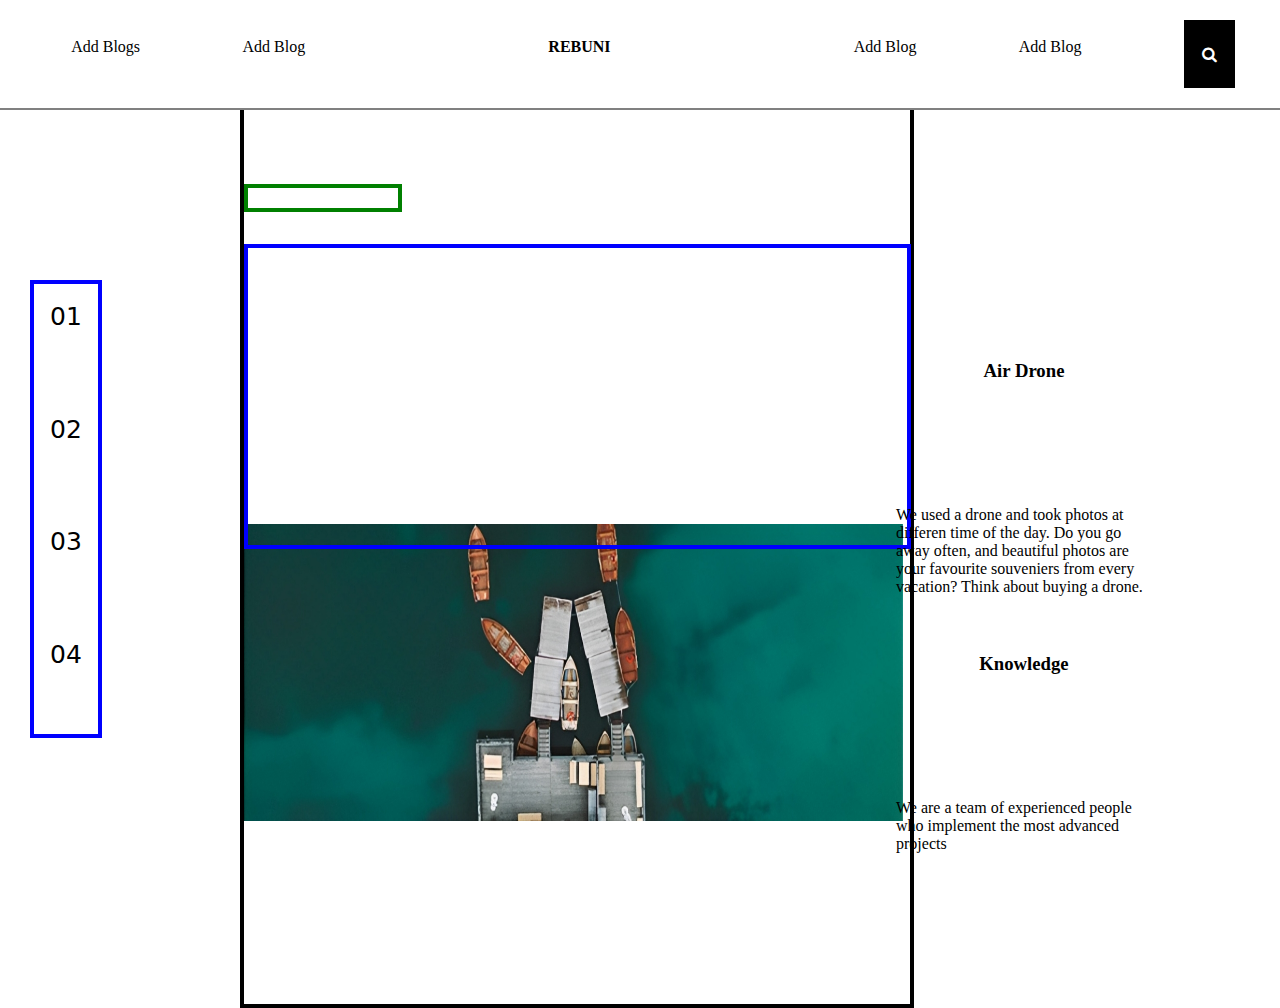
==== index.html @ f43a72e5 "Fix: Fucked up code" ====
<!DOCTYPE html>
<html>
    <head>
        <meta name="viewport" content="width-device-width, initial-scale=1.0">
        <link rel="stylesheet" href="styles.css">
        <link rel="stylesheet" href="https://cdnjs.cloudflare.com/ajax/libs/font-awesome/4.7.0/css/font-awesome.min.css">
        <title>Bolger</title>
    </head>
    <body>
        <div class="main-nav">
        
            <div class="nav-item"><a  href="create_blog.html">Add Blogs</a></div>
            <div class="nav-item"><a href="index.html">Add Blog</a></div>
            
            <div class="nav-center"> REBUNI </div>
            <div class="nav-item"><a  href="create_blog.html">Add Blog</a></div>
            <div class="nav-item"><a href="index.html">Add Blog</a></div>
            <div class="search-btn"><i class="fa fa-search"></i></div>
          
            
        </div>

        <div class="main">
            <div class="blog">
                <img src="img/img_1.png" alt="image of the first blog" id="blog-image">
                <h6><span id="date"></span></h6>
                <h1><span id="blog-heading"></span></h1>
            </div>
    
            <div class="blog-content">
                <span class="blog-info"><h3>Air Drone</h3></span>
                <span class="blog-info">We used a drone and took photos at differen time of the day. Do you go away often, and beautiful photos are your favourite souveniers from every vacation? Think about buying a drone.</span>
                <span class="blog-info"><h3>Knowledge</h3></span>
                <span class="blog-info">We are a team of experienced people who implement the most advanced projects</span>
            </div>
    
    <!-- https://dribbble.com/shots/15993980-Blog-Photo-Website-concept -->
            <ul class="blog-list" >
                <li><button id="1" onclick="reload()">01</button></li>
                <li><button id="2" onclick="reload()">02</button></li>
                <li><button id="3" onclick="reload()">03</button></li>
                <li><button id="4" onclick="reload()">04</button></li>
            </ul>
        </div>
        
    </body>
</html>
---- styles.css ----
@font-face {
    font-family: 'Carmen';
    src: url('../Freshie_recruitment/carmen-sans-cufonfonts/CarmenSans-Medium.ttf') format('truetype');
}

*{
    margin: 0%;
    padding: 0%;
}

.main-nav{
    background-color: white;
    padding: 20px;
    position: fixed;
    top: 0;
    width: 100%;
    display: flex;
    overflow-x: hidden;flex-direction: row;   
    z-index: 2;
    height: 7.5vh;
    border-bottom: 2px solid grey; 
    font-family: 'Carmen';
}

.nav-item{
    padding: 2vh 4vw; 
    
}

.nav-center{
    font-weight: 900;
    padding: 2vh 15vw;

}

.search-btn{
    background-color: black;
    width: 4vw;
    margin: 0 4vw; 
    display: flex;
    justify-content: center;
    align-items: center;
    text-align: center;
}

.fa-search{
    color: white;
}

a{
    color: black;
    text-decoration: none;
}

.blog {
    width: 52vw;
    height: 100vh;
    margin-top: 100px;
    margin-left: 15em;
    position: absolute;
    border: solid black 4px;
}

#blog-image{
    position: absolute;
    width: 51.5vw;
    height: 33vh;
    margin-top: 420px;
    /* border: solid red 4px; */
}

#date{
    position: absolute;
    width: 150px;
    height: 20px;
    margin-top: 80px;
    border: solid green 4px;
}

#blog-heading{
    position: absolute;
    width: 51.5vw;
    height: 33vh;
    margin-top: 140px;
    border: solid blue 4px;
}

.blog-list{
    position: absolute;
    width: 5vw;
    height: 50vh;
    margin-top: 280px;
    margin-left: 30px;
    border: solid blue 4px;
    display: flex;
    flex-direction: column;
    align-items: center;
    justify-content: center;
    list-style-type: none;
}

.blog-list li{
    flex: 25%;
    padding-top: 2vh;
}

.blog-list li button{
    border: none;
    background-color: white;
    font-size: 25px;
    font-family: system-ui, -apple-system, BlinkMacSystemFont, 'Segoe UI', Roboto, Oxygen, Ubuntu, Cantarell, 'Open Sans', 'Helvetica Neue', sans-serif;
}

.blog-content{
    position: absolute;
    width: 20vw;
    height: 65vh;
    margin-top: 360px;
    margin-left: 70vw ;
    /* border: solid blue 4px; */
    display: flex;
    flex-direction: column;
    justify-content: center;
    align-items: center;
}

.blog-info{
    flex: 25%;
}
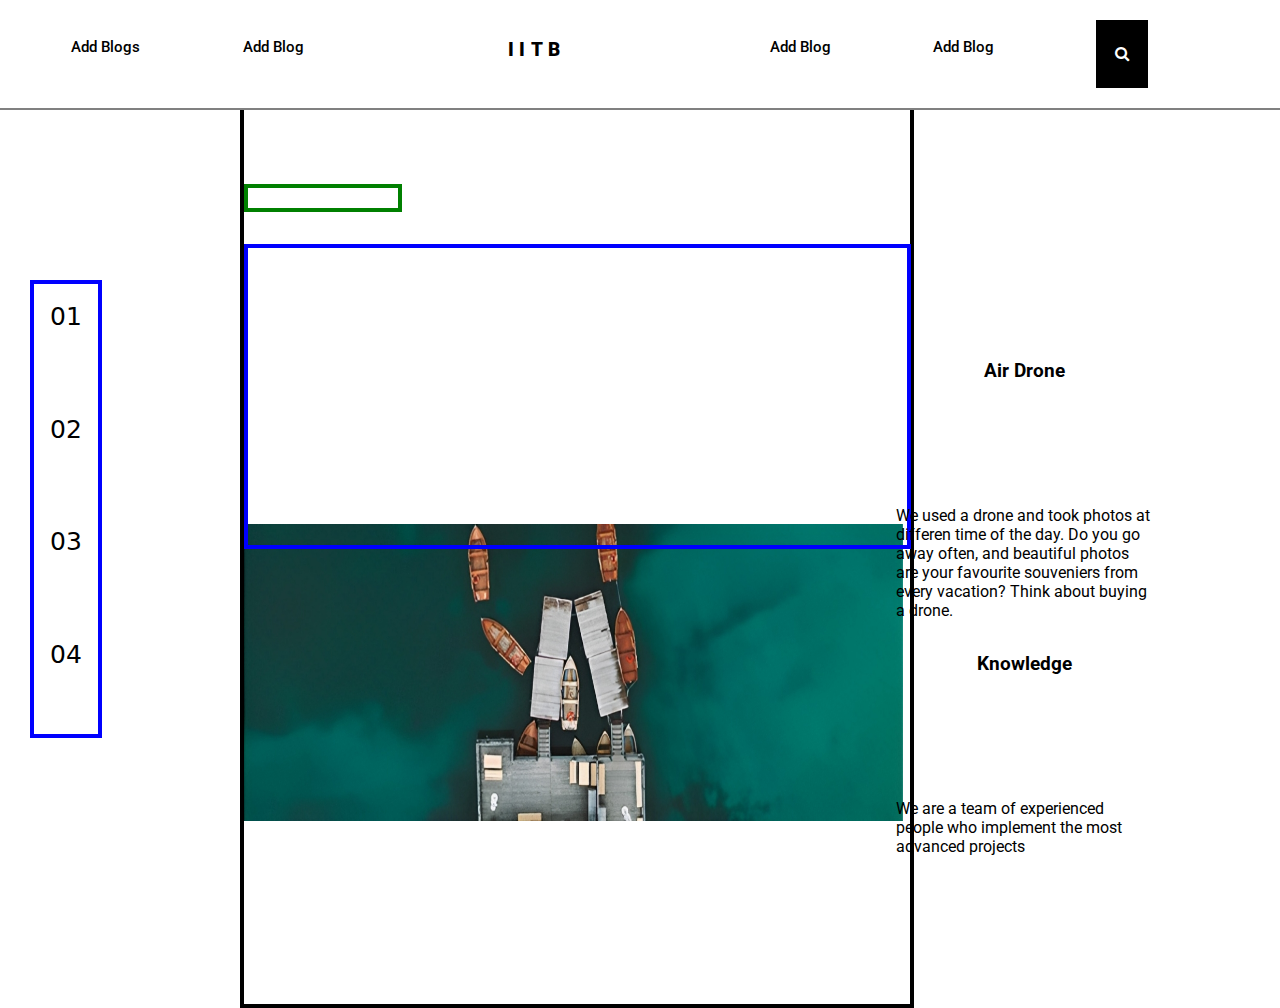
==== commit e4e7a7fc: "Merge branch 'main' of https://github.com/SanskarGosavi2003/Freshie_recruitment" ====
--- a/index.html
+++ b/index.html
@@ -3,19 +3,28 @@
     <head>
         <meta name="viewport" content="width-device-width, initial-scale=1.0">
         <link rel="stylesheet" href="styles.css">
+        <!-- Font Awesome -->
         <link rel="stylesheet" href="https://cdnjs.cloudflare.com/ajax/libs/font-awesome/4.7.0/css/font-awesome.min.css">
+        
+        <!-- Google Fonts -->
+        <link rel="preconnect" href="https://fonts.googleapis.com">
+        <link rel="preconnect" href="https://fonts.gstatic.com" crossorigin>
+        <link href="https://fonts.googleapis.com/css2?family=Roboto:wght@400;700&display=swap" rel="stylesheet">
         <title>Bolger</title>
     </head>
     <body>
         <div class="main-nav">
-        
+
+            <div class="nav-flex">      
             <div class="nav-item"><a  href="create_blog.html">Add Blogs</a></div>
-            <div class="nav-item"><a href="index.html">Add Blog</a></div>
+            <div class="nav-item"><a href="index.html">Add Blog</a></div></div> 
+            <div class="nav-flex">
             
-            <div class="nav-center"> REBUNI </div>
+            <div class="nav-center"> IITB </div></div>
+            <div class="nav-flex">
             <div class="nav-item"><a  href="create_blog.html">Add Blog</a></div>
             <div class="nav-item"><a href="index.html">Add Blog</a></div>
-            <div class="search-btn"><i class="fa fa-search"></i></div>
+            <div class="search-btn"><i class="fa fa-search"></i></div></div>
           
             
         </div>
--- a/styles.css
+++ b/styles.css
@@ -6,6 +6,7 @@
 *{
     margin: 0%;
     padding: 0%;
+    font-family: 'Roboto', sans-serif;
 }
 
 .main-nav{
@@ -15,22 +16,27 @@
     top: 0;
     width: 100%;
     display: flex;
-    overflow-x: hidden;flex-direction: row;   
+    flex-direction: row;   
     z-index: 2;
     height: 7.5vh;
     border-bottom: 2px solid grey; 
     font-family: 'Carmen';
 }
-
+.nav-flex{
+    display: flex;
+    flex-direction: row;   
+    font-size: 1.2vw;
+}
 .nav-item{
-    padding: 2vh 4vw; 
-    
+    padding: 2vh 4vw;
+    font-weight: 500; 
 }
 
 .nav-center{
     font-weight: 900;
-    padding: 2vh 15vw;
-
+    padding: 2vh 12vw;
+    font-size: 1.5vw;
+    letter-spacing: .4vw;
 }
 
 .search-btn{
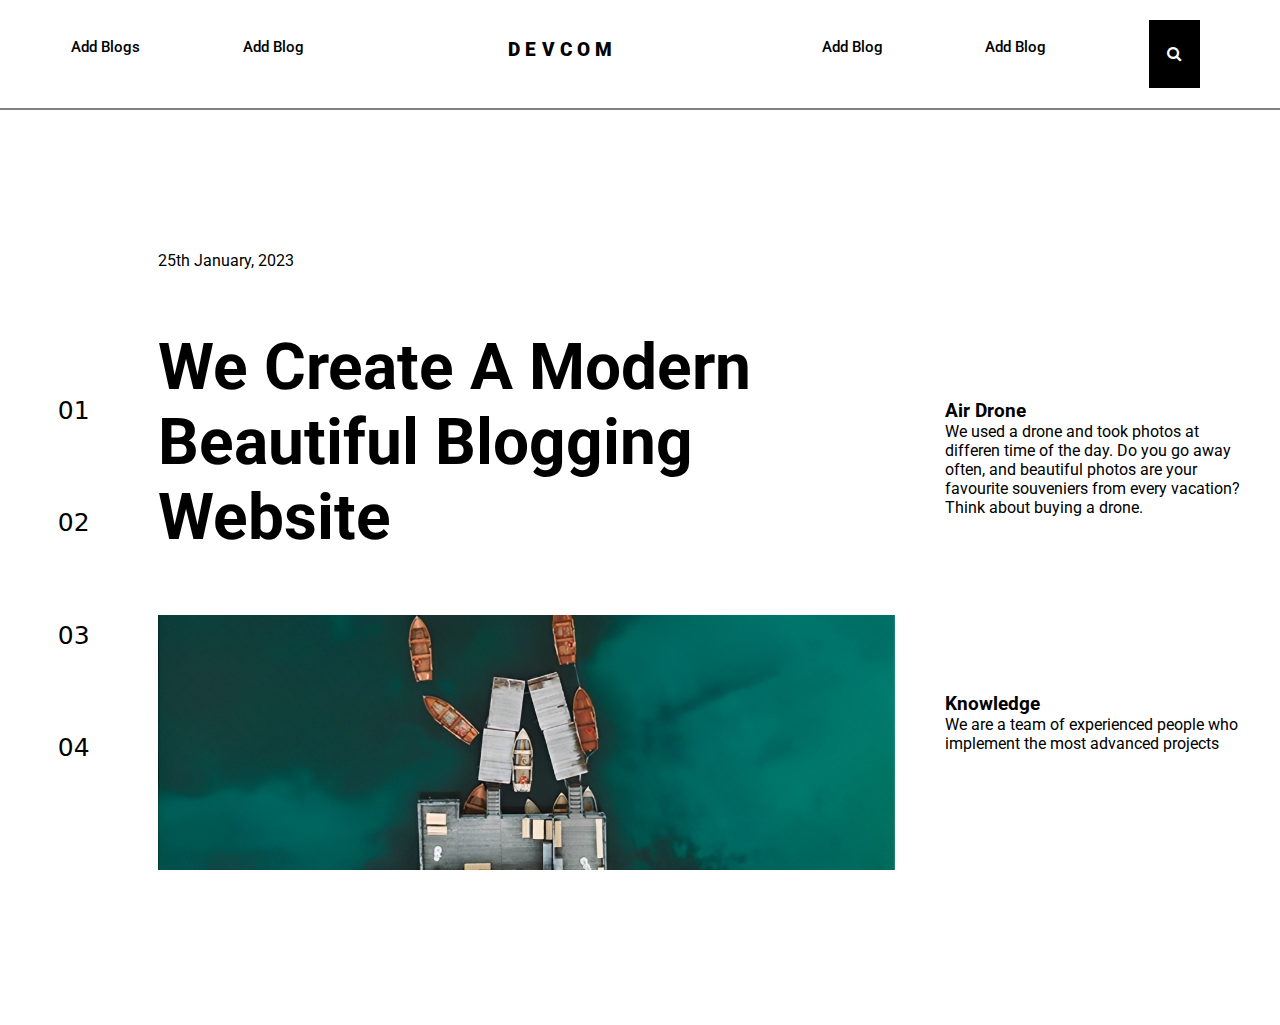
==== commit 9d3a8831: "Fix: CSS and HTML code structure" ====
--- a/index.html
+++ b/index.html
@@ -20,7 +20,7 @@
             <div class="nav-item"><a href="index.html">Add Blog</a></div></div> 
             <div class="nav-flex">
             
-            <div class="nav-center"> IITB </div></div>
+            <div class="nav-center"> DEVCOM </div></div>
             <div class="nav-flex">
             <div class="nav-item"><a  href="create_blog.html">Add Blog</a></div>
             <div class="nav-item"><a href="index.html">Add Blog</a></div>
@@ -30,26 +30,26 @@
         </div>
 
         <div class="main">
-            <div class="blog">
-                <img src="img/img_1.png" alt="image of the first blog" id="blog-image">
-                <h6><span id="date"></span></h6>
-                <h1><span id="blog-heading"></span></h1>
-            </div>
-    
-            <div class="blog-content">
-                <span class="blog-info"><h3>Air Drone</h3></span>
-                <span class="blog-info">We used a drone and took photos at differen time of the day. Do you go away often, and beautiful photos are your favourite souveniers from every vacation? Think about buying a drone.</span>
-                <span class="blog-info"><h3>Knowledge</h3></span>
-                <span class="blog-info">We are a team of experienced people who implement the most advanced projects</span>
-            </div>
-    
-    <!-- https://dribbble.com/shots/15993980-Blog-Photo-Website-concept -->
-            <ul class="blog-list" >
+            <div class="blog-list" >
                 <li><button id="1" onclick="reload()">01</button></li>
                 <li><button id="2" onclick="reload()">02</button></li>
                 <li><button id="3" onclick="reload()">03</button></li>
                 <li><button id="4" onclick="reload()">04</button></li>
-            </ul>
+            </div>
+            <div class="blog">
+                
+                <div id="date"><span >25th January, 2023</span></div>
+                <div id="blog-heading"><span > <h1>We Create A  Modern Beautiful Blogging Website</h1></span></div>
+                <img src="img/img_1.png" alt="image of the first blog" id="blog-image">
+            </div>
+    
+            <div class="blog-content">
+                <span class="blog-info"><h3>Air Drone</h3><p>We used a drone and took photos at differen time of the day. Do you go away often, and beautiful photos are your favourite souveniers from every vacation? Think about buying a drone.</p></span>
+                <span class="blog-info"><h3>Knowledge</h3><p>We are a team of experienced people who implement the most advanced projects</p></span>
+            </div>
+    
+    <!-- https://dribbble.com/shots/15993980-Blog-Photo-Website-concept -->
+            
         </div>
         
     </body>
--- a/styles.css
+++ b/styles.css
@@ -1,7 +1,4 @@
-@font-face {
-    font-family: 'Carmen';
-    src: url('../Freshie_recruitment/carmen-sans-cufonfonts/CarmenSans-Medium.ttf') format('truetype');
-}
+
 
 *{
     margin: 0%;
@@ -58,46 +55,18 @@
     text-decoration: none;
 }
 
-.blog {
-    width: 52vw;
-    height: 100vh;
-    margin-top: 100px;
-    margin-left: 15em;
-    position: absolute;
-    border: solid black 4px;
+.main{
+    display: flex;
+    flex-direction: row;
+    justify-content: center;
+    align-items: center;
 }
 
-#blog-image{
-    position: absolute;
-    width: 51.5vw;
-    height: 33vh;
-    margin-top: 420px;
-    /* border: solid red 4px; */
-}
-
-#date{
-    position: absolute;
-    width: 150px;
-    height: 20px;
-    margin-top: 80px;
-    border: solid green 4px;
-}
-
-#blog-heading{
-    position: absolute;
-    width: 51.5vw;
-    height: 33vh;
-    margin-top: 140px;
-    border: solid blue 4px;
-}
 
 .blog-list{
-    position: absolute;
-    width: 5vw;
+    flex: 1;
     height: 50vh;
-    margin-top: 280px;
-    margin-left: 30px;
-    border: solid blue 4px;
+    margin-top: 180px;
     display: flex;
     flex-direction: column;
     align-items: center;
@@ -117,20 +86,42 @@
     font-family: system-ui, -apple-system, BlinkMacSystemFont, 'Segoe UI', Roboto, Oxygen, Ubuntu, Cantarell, 'Open Sans', 'Helvetica Neue', sans-serif;
 }
 
+.blog {
+    flex:5;
+    margin-top: 100px;
+    display: block;
+    flex-direction: column;
+    padding: 10px;
+}
+
+#blog-image{
+    width: 100%;
+}
+
+#date{
+    font-size: medium;
+    padding-bottom: 60px;
+}
+
+#blog-heading{
+    font-size: xx-large;
+    padding-bottom: 60px
+}
+
+
+
 .blog-content{
-    position: absolute;
-    width: 20vw;
+    flex:2;
     height: 65vh;
     margin-top: 360px;
-    margin-left: 70vw ;
-    /* border: solid blue 4px; */
     display: flex;
     flex-direction: column;
     justify-content: center;
     align-items: center;
+    padding: 40px;
 }
 
 .blog-info{
-    flex: 25%;
+    flex: 50%;
 }
 
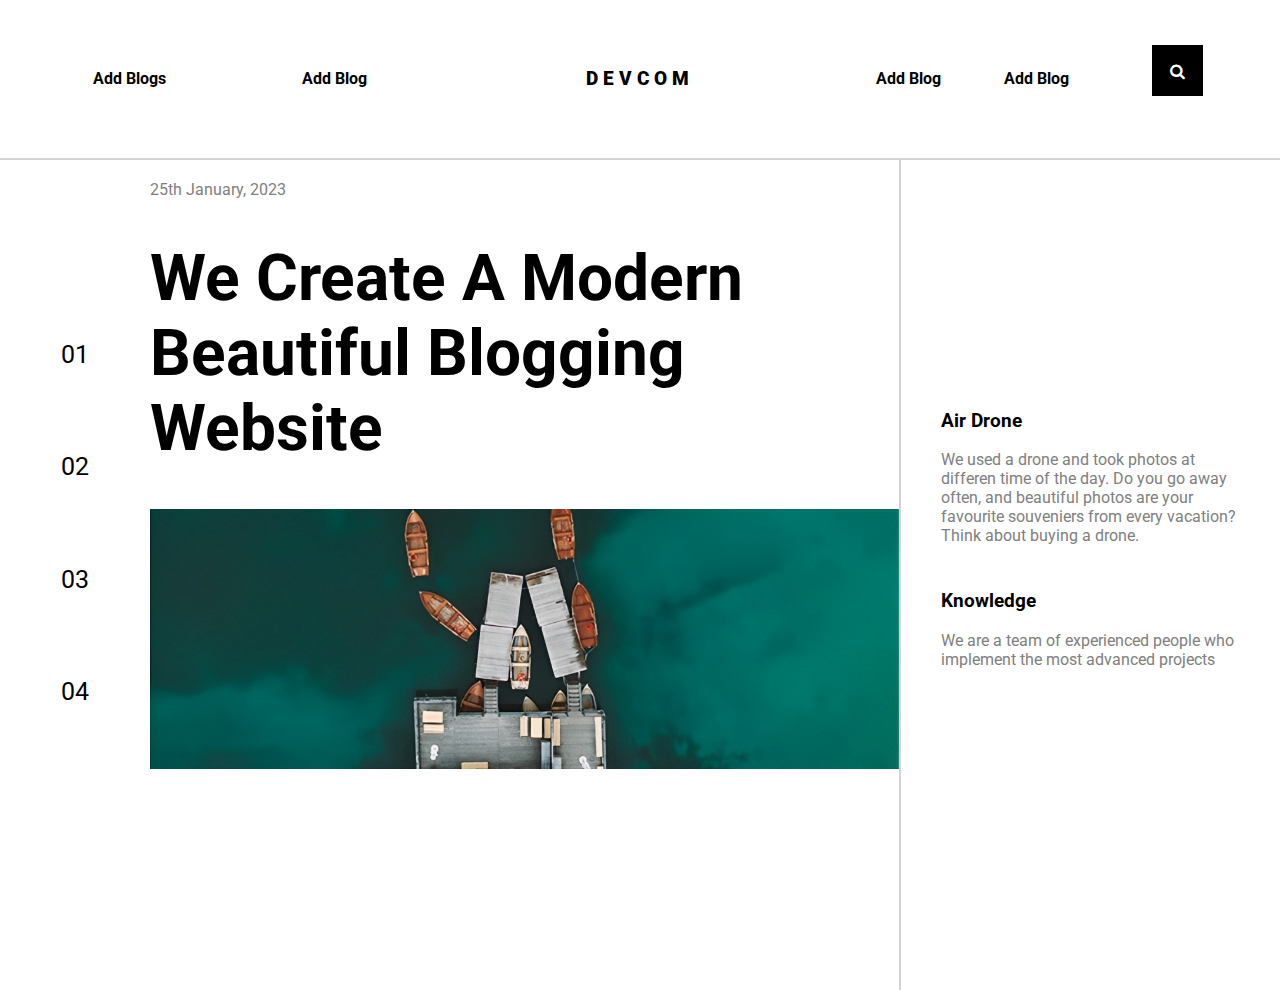
==== commit 91ca0b42: "Final Code for the session" ====
--- a/index.html
+++ b/index.html
@@ -1,56 +1,79 @@
 <!DOCTYPE html>
 <html>
-    <head>
-        <meta name="viewport" content="width-device-width, initial-scale=1.0">
-        <link rel="stylesheet" href="styles.css">
-        <!-- Font Awesome -->
-        <link rel="stylesheet" href="https://cdnjs.cloudflare.com/ajax/libs/font-awesome/4.7.0/css/font-awesome.min.css">
-        
-        <!-- Google Fonts -->
-        <link rel="preconnect" href="https://fonts.googleapis.com">
-        <link rel="preconnect" href="https://fonts.gstatic.com" crossorigin>
-        <link href="https://fonts.googleapis.com/css2?family=Roboto:wght@400;700&display=swap" rel="stylesheet">
-        <title>Bolger</title>
-    </head>
-    <body>
-        <div class="main-nav">
+  <head>
+    <meta name="viewport" content="width-device-width, initial-scale=1.0" />
+    <link rel="stylesheet" href="styles.css" />
+    <!-- Font Awesome -->
+    <link
+      rel="stylesheet"
+      href="https://cdnjs.cloudflare.com/ajax/libs/font-awesome/4.7.0/css/font-awesome.min.css"
+    />
 
-            <div class="nav-flex">      
-            <div class="nav-item"><a  href="create_blog.html">Add Blogs</a></div>
-            <div class="nav-item"><a href="index.html">Add Blog</a></div></div> 
-            <div class="nav-flex">
-            
-            <div class="nav-center"> DEVCOM </div></div>
-            <div class="nav-flex">
-            <div class="nav-item"><a  href="create_blog.html">Add Blog</a></div>
-            <div class="nav-item"><a href="index.html">Add Blog</a></div>
-            <div class="search-btn"><i class="fa fa-search"></i></div></div>
-          
-            
+    <!-- Google Fonts -->
+    <link rel="preconnect" href="https://fonts.googleapis.com" />
+    <link rel="preconnect" href="https://fonts.gstatic.com" crossorigin />
+    <link
+      href="https://fonts.googleapis.com/css2?family=Roboto:wght@400;700&display=swap"
+      rel="stylesheet"
+    />
+    <title>Bolger</title>
+  </head>
+
+  <body>
+    <div class="main-nav">
+      <div class="nav-flex">
+        <div class="nav-item"><a href="create_blog.html">Add Blogs</a></div>
+        <div class="nav-item"><a href="index.html">Add Blog</a></div>
+      </div>
+      <div class="nav-flex">
+        <div class="nav-center">DEVCOM</div>
+      </div>
+      <div class="nav-flex right">
+        <div class="nav-item"><a href="create_blog.html">Add Blog</a></div>
+        <div class="nav-item"><a href="index.html">Add Blog</a></div>
+        <div class="search-btn"><i class="fa fa-search"></i></div>
+      </div>
+    </div>
+
+    <div class="main">
+      <ul class="blog-list">
+        <li><a href="#">01</a></li>
+        <li><a href="#">02</a></li>
+        <li><a href="#">03</a></li>
+        <li><a href="#">04</a></li>
+      </ul>
+      <div class="blog">
+        <div class="date"><span>25th January, 2023</span></div>
+        <div class="heading">
+          <span>
+            <h1>We Create A Modern Beautiful Blogging Website</h1>
+          </span>
         </div>
+        <img
+          src="img/img_1.png"
+          alt="image of the first blog"
+        />
+      </div>
 
-        <div class="main">
-            <div class="blog-list" >
-                <li><button id="1" onclick="reload()">01</button></li>
-                <li><button id="2" onclick="reload()">02</button></li>
-                <li><button id="3" onclick="reload()">03</button></li>
-                <li><button id="4" onclick="reload()">04</button></li>
-            </div>
-            <div class="blog">
-                
-                <div id="date"><span >25th January, 2023</span></div>
-                <div id="blog-heading"><span > <h1>We Create A  Modern Beautiful Blogging Website</h1></span></div>
-                <img src="img/img_1.png" alt="image of the first blog" id="blog-image">
-            </div>
-    
-            <div class="blog-content">
-                <span class="blog-info"><h3>Air Drone</h3><p>We used a drone and took photos at differen time of the day. Do you go away often, and beautiful photos are your favourite souveniers from every vacation? Think about buying a drone.</p></span>
-                <span class="blog-info"><h3>Knowledge</h3><p>We are a team of experienced people who implement the most advanced projects</p></span>
-            </div>
-    
-    <!-- https://dribbble.com/shots/15993980-Blog-Photo-Website-concept -->
-            
+      <div class="blog-content">
+        <div class="blog-info">
+          <h3>Air Drone</h3>
+          <div>
+            We used a drone and took photos at differen time of the day. Do you
+            go away often, and beautiful photos are your favourite souveniers
+            from every vacation? Think about buying a drone.
+          </div>
         </div>
-        
-    </body>
-</html>+        <div class="blog-info">
+          <h3>Knowledge</h3>
+          <div>
+            We are a team of experienced people who implement the most advanced
+            projects
+          </div>
+        </div>
+      </div>
+
+      <!-- https://dribbble.com/shots/15993980-Blog-Photo-Website-concept -->
+    </div>
+  </body>
+</html>
--- a/styles.css
+++ b/styles.css
@@ -1,127 +1,128 @@
-
-
-*{
-    margin: 0%;
-    padding: 0%;
-    font-family: 'Roboto', sans-serif;
+* {
+  font-family: 'Roboto', sans-serif;
 }
 
-.main-nav{
-    background-color: white;
-    padding: 20px;
-    position: fixed;
-    top: 0;
-    width: 100%;
-    display: flex;
-    flex-direction: row;   
-    z-index: 2;
-    height: 7.5vh;
-    border-bottom: 2px solid grey; 
-    font-family: 'Carmen';
-}
-.nav-flex{
-    display: flex;
-    flex-direction: row;   
-    font-size: 1.2vw;
-}
-.nav-item{
-    padding: 2vh 4vw;
-    font-weight: 500; 
+body {
+  margin: 0px;
 }
 
-.nav-center{
-    font-weight: 900;
-    padding: 2vh 12vw;
-    font-size: 1.5vw;
-    letter-spacing: .4vw;
+.main-nav {
+  background-color: white;
+  padding: 5vh 2vw;
+  position: sticky;
+  top: 0;
+  display: flex;
+  flex-direction: row;
+  z-index: 2;
+  height: 7.5vh;
+  border-bottom: 2px solid lightgray;
+}
+.nav-flex {
+  display: flex;
+  flex-direction: row;
+  flex: 1;
 }
 
-.search-btn{
-    background-color: black;
-    width: 4vw;
-    margin: 0 4vw; 
-    display: flex;
-    justify-content: center;
-    align-items: center;
-    text-align: center;
+.nav-flex.right {
+  justify-content: end;
 }
 
-.fa-search{
-    color: white;
+.nav-item {
+  padding: 2vh 2vw;
+  font-weight: bold;
+  font-size: medium;
+  margin: auto;
 }
 
-a{
-    color: black;
-    text-decoration: none;
+.nav-center {
+  font-weight: 900;
+  font-size: 1.5vw;
+  letter-spacing: 0.4vw;
+  margin: auto;
 }
 
-.main{
-    display: flex;
-    flex-direction: row;
-    justify-content: center;
-    align-items: center;
+.search-btn {
+  background-color: black;
+  width: 4vw;
+  height: 4vw;
+  margin: 0 4vw;
+  display: flex;
+  justify-content: center;
+  align-items: center;
+  text-align: center;
 }
 
-
-.blog-list{
-    flex: 1;
-    height: 50vh;
-    margin-top: 180px;
-    display: flex;
-    flex-direction: column;
-    align-items: center;
-    justify-content: center;
-    list-style-type: none;
+.search-btn .fa-search {
+  color: white;
 }
 
-.blog-list li{
-    flex: 25%;
-    padding-top: 2vh;
+a {
+  color: black;
+  text-decoration: none;
 }
 
-.blog-list li button{
-    border: none;
-    background-color: white;
-    font-size: 25px;
-    font-family: system-ui, -apple-system, BlinkMacSystemFont, 'Segoe UI', Roboto, Oxygen, Ubuntu, Cantarell, 'Open Sans', 'Helvetica Neue', sans-serif;
+.main {
+  display: flex;
+  flex-direction: row;
+}
+
+.blog-list {
+  flex: 1;
+  height: 50vh;
+  margin-top: 20vh;
+  display: flex;
+  flex-direction: column;
+  align-items: center;
+  justify-content: center;
+  list-style-type: none;
+  padding: 0;
+}
+
+.blog-list li {
+  flex: 25%;
+}
+
+.blog-list li a {
+  font-size: 25px;
 }
 
 .blog {
-    flex:5;
-    margin-top: 100px;
-    display: block;
-    flex-direction: column;
-    padding: 10px;
+  flex: 5;
+  padding-top: 20px;
+  display: block;
+  flex-direction: column;
+  min-height: 90vh;
+
+  border-right: solid 2px lightgray;
 }
 
-#blog-image{
-    width: 100%;
+.blog img {
+  width: 100%;
 }
 
-#date{
-    font-size: medium;
-    padding-bottom: 60px;
+.blog .date {
+  font-size: medium;
+  color: gray;
 }
 
-#blog-heading{
-    font-size: xx-large;
-    padding-bottom: 60px
+.blog .heading {
+  font-size: xx-large;
 }
 
-
-
-.blog-content{
-    flex:2;
-    height: 65vh;
-    margin-top: 360px;
-    display: flex;
-    flex-direction: column;
-    justify-content: center;
-    align-items: center;
-    padding: 40px;
+.blog-content {
+  flex: 2;
+  height: 65vh;
+  margin-top: auto;
+  justify-content: center;
+  align-items: center;
+  padding: 40px;
 }
 
-.blog-info{
-    flex: 50%;
+.blog-info {
+  margin-top: 5vh;
 }
 
+.blog-info div {
+  margin-top: 7px;
+  color: gray;
+}
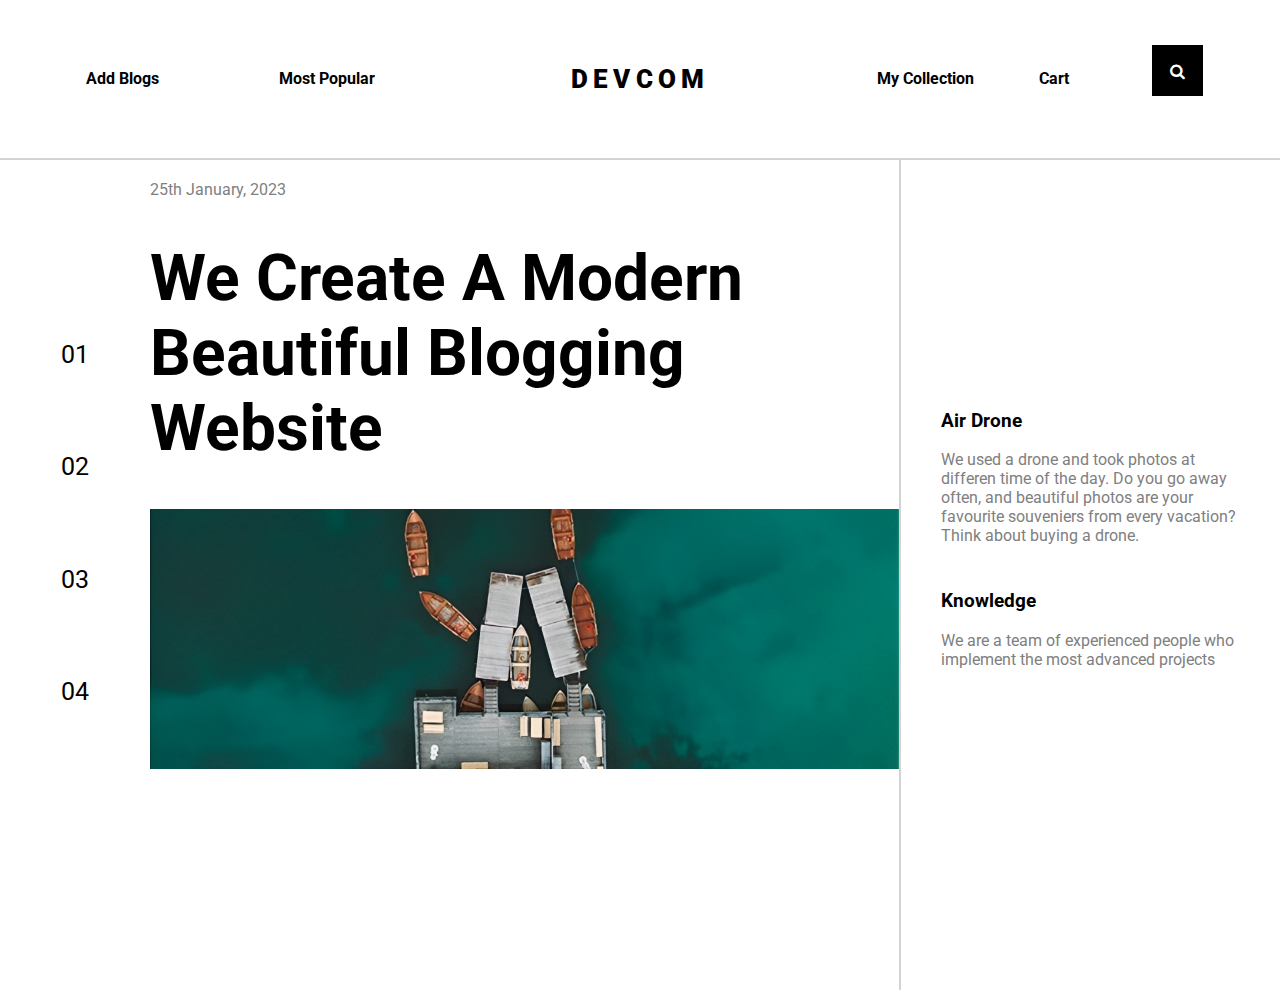
==== commit dce0a987: "Add: Create Blog Form" ====
--- a/index.html
+++ b/index.html
@@ -10,8 +10,8 @@
     />
 
     <!-- Google Fonts -->
-    <link rel="preconnect" href="https://fonts.googleapis.com" />
-    <link rel="preconnect" href="https://fonts.gstatic.com" crossorigin />
+    <!-- <link rel="preconnect" href="https://fonts.googleapis.com" /> -->
+    <!-- <link rel="preconnect" href="https://fonts.gstatic.com" crossorigin /> -->
     <link
       href="https://fonts.googleapis.com/css2?family=Roboto:wght@400;700&display=swap"
       rel="stylesheet"
@@ -22,15 +22,15 @@
   <body>
     <div class="main-nav">
       <div class="nav-flex">
-        <div class="nav-item"><a href="create_blog.html">Add Blogs</a></div>
-        <div class="nav-item"><a href="index.html">Add Blog</a></div>
+        <div class="nav-item"><a href="add_blog.html">Add Blogs</a></div>
+        <div class="nav-item"><a href="index.html">Most Popular</a></div>
       </div>
       <div class="nav-flex">
         <div class="nav-center">DEVCOM</div>
       </div>
       <div class="nav-flex right">
-        <div class="nav-item"><a href="create_blog.html">Add Blog</a></div>
-        <div class="nav-item"><a href="index.html">Add Blog</a></div>
+        <div class="nav-item"><a href="index.html">My Collection</a></div>
+        <div class="nav-item"><a href="index.html">Cart</a></div>
         <div class="search-btn"><i class="fa fa-search"></i></div>
       </div>
     </div>
--- a/styles.css
+++ b/styles.css
@@ -36,7 +36,7 @@
 
 .nav-center {
   font-weight: 900;
-  font-size: 1.5vw;
+  font-size: 2vw;
   letter-spacing: 0.4vw;
   margin: auto;
 }
@@ -126,3 +126,63 @@
   margin-top: 7px;
   color: gray;
 }
+
+.create-form{
+  font-family: 'Roboto', sans-serif;
+  margin: 12.5vh 35vw;
+  padding: 1vh 1vw;
+  border-radius: 10px;
+  border: solid 2px gray;
+  display: flex;
+  flex-direction: column;
+  justify-content: center;
+  align-items: flex-start;
+}
+
+label{
+  display: block;
+  font-weight: bold;
+}
+
+input, label, textarea, button{
+  margin: 0.5vh 0.5vw;
+  padding: 0.5vh 0.5vw;
+  width: 95%;
+}
+
+input, textarea{
+  border: 1px solid lightgray;
+  border-radius: 5px;
+}
+
+.create-form > div{
+  width: 100%;
+}
+
+.create-form h1{
+  display: block;
+  margin: 0vh 6vw;
+  text-align: center;
+}
+
+.blog-image-form input{
+  border: none;
+  margin-left: 10vw;
+  color: rgba(0, 0, 0, 0);
+}
+
+.blog-image-form input::file-selector-button{
+  font-weight: bold;
+  color: white;
+  background-color: black;
+  padding: 0.5em;
+  border: thin solid grey;
+  border-radius: 3px;
+}
+
+.create-form button{
+  background-color: white;
+  border: solid 1px black;
+  border-radius: 5px;
+  font-weight: bold;
+}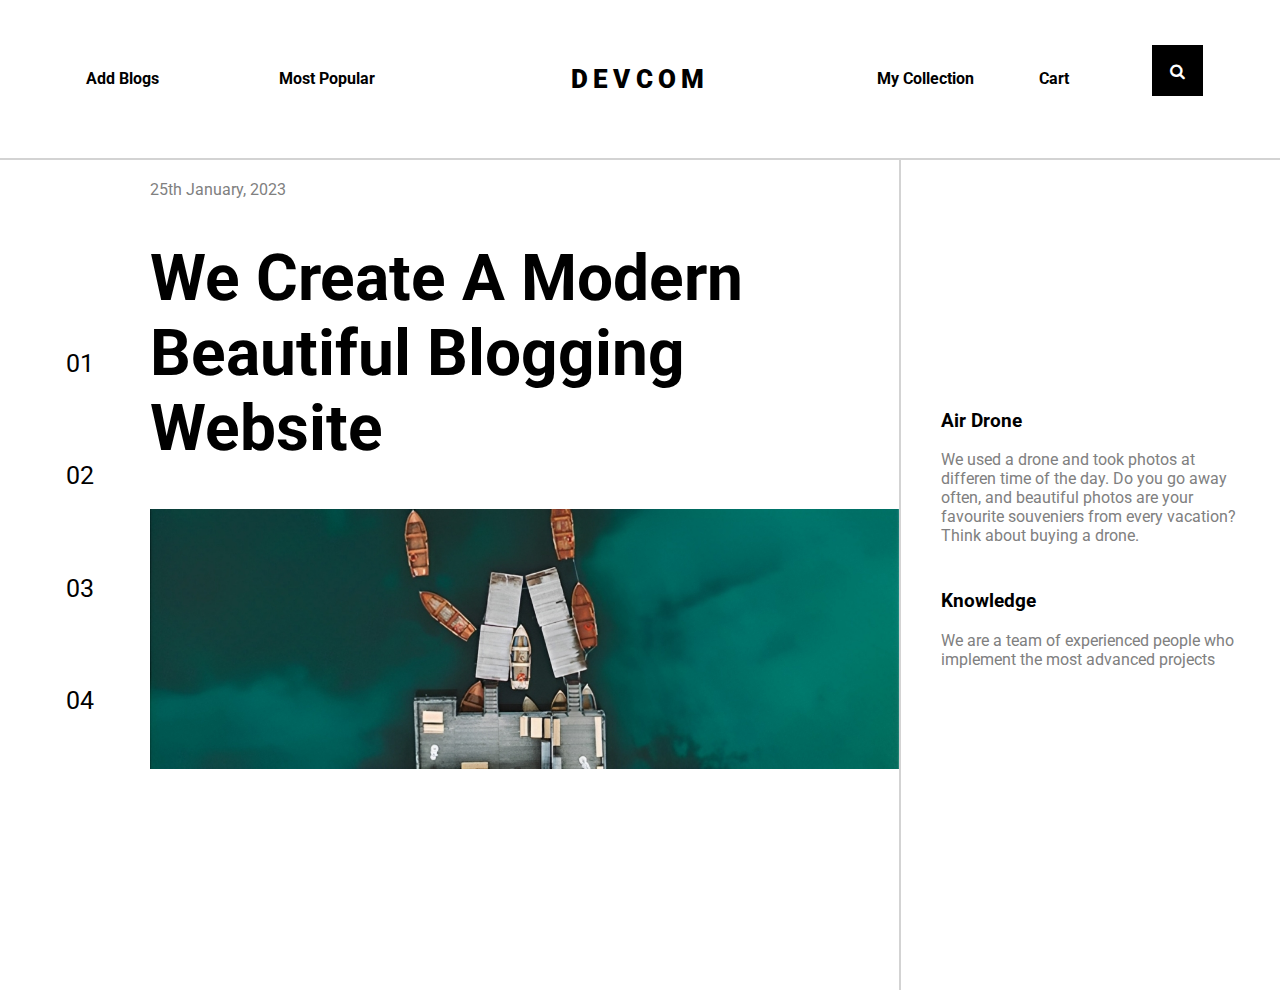
==== commit 26952d9f: "Add: Change theme functionality via wrong buttons" ====
--- a/index.html
+++ b/index.html
@@ -37,10 +37,10 @@
 
     <div class="main">
       <ul class="blog-list">
-        <li><a href="#">01</a></li>
-        <li><a href="#">02</a></li>
-        <li><a href="#">03</a></li>
-        <li><a href="#">04</a></li>
+        <li><button onclick="changeTheme()">01</button></li>
+        <li><button onclick="changeTheme()">02</button></li>
+        <li><button onclick="changeTheme()">03</button></li>
+        <li><button onclick="changeTheme()">04</button></li>
       </ul>
       <div class="blog">
         <div class="date"><span>25th January, 2023</span></div>
@@ -76,4 +76,5 @@
       <!-- https://dribbble.com/shots/15993980-Blog-Photo-Website-concept -->
     </div>
   </body>
+  <script src="script.js"></script>
 </html>
--- a/styles.css
+++ b/styles.css
@@ -4,6 +4,8 @@
 
 body {
   margin: 0px;
+  color: black;
+  background-color: white;
 }
 
 .main-nav {
@@ -57,8 +59,8 @@
 }
 
 a {
+  text-decoration: none;
   color: black;
-  text-decoration: none;
 }
 
 .main {
@@ -82,8 +84,10 @@
   flex: 25%;
 }
 
-.blog-list li a {
+.blog-list li button {
   font-size: 25px;
+  border: none;
+  background-color: white;
 }
 
 .blog {
@@ -185,4 +189,22 @@
   border: solid 1px black;
   border-radius: 5px;
   font-weight: bold;
+}
+
+.dark-mode{
+  background-color: #061814;
+  color: #fefefe;
+}
+
+.dark-mode a{
+  color: #fefefe;
+}
+
+.dark-mode .blog-list li button{
+  background-color: #061814;
+  color: #fefefe;
+}
+
+.dark-mode .main-nav{
+  background-color: #061814;
 }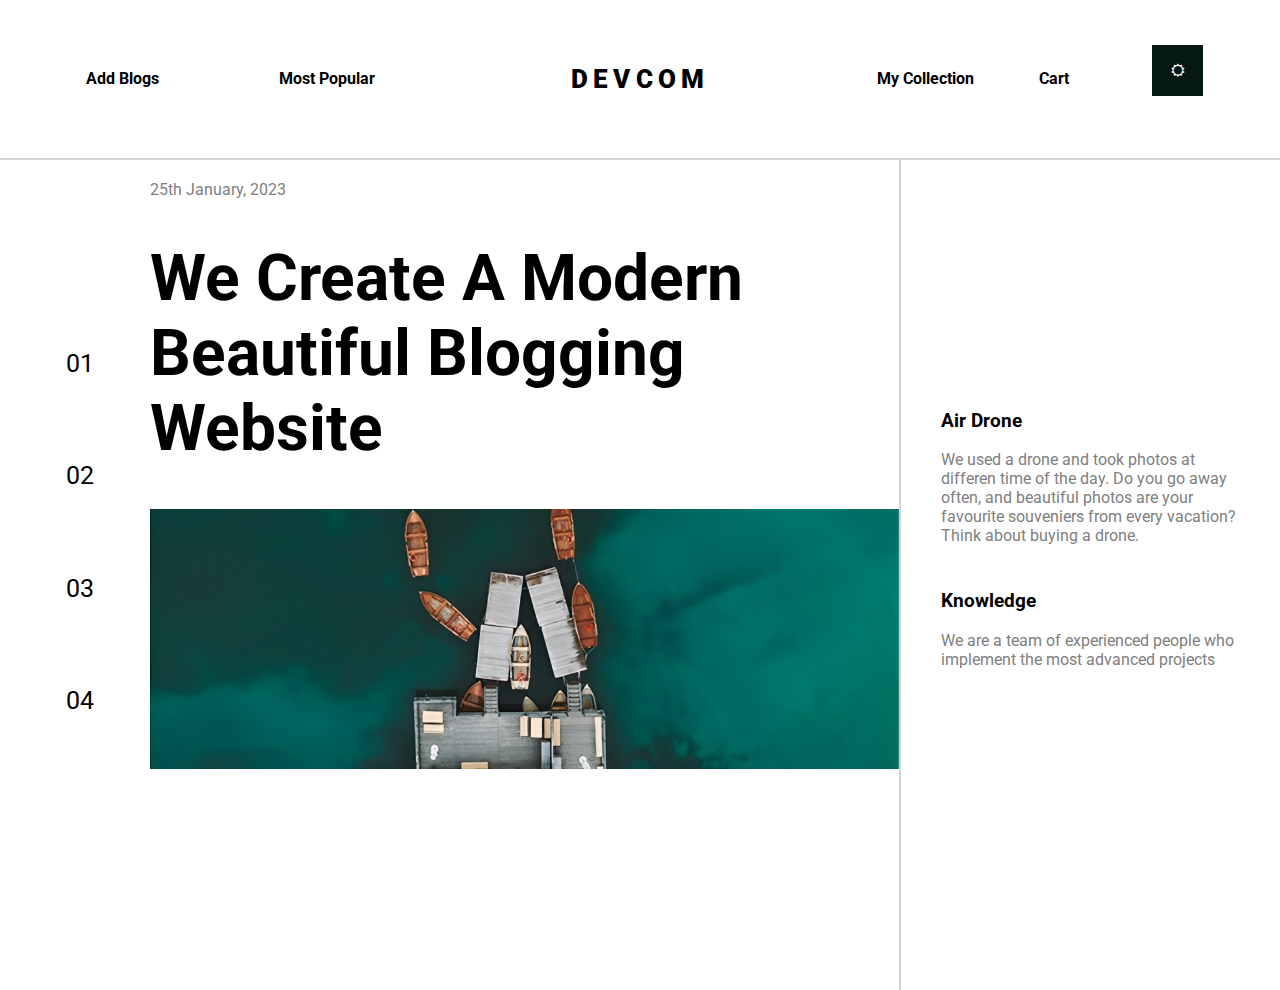
==== commit f8c69c0a: "Fix: Used correct buttons for changing theme also added anew icon" ====
--- a/index.html
+++ b/index.html
@@ -31,7 +31,7 @@
       <div class="nav-flex right">
         <div class="nav-item"><a href="index.html">My Collection</a></div>
         <div class="nav-item"><a href="index.html">Cart</a></div>
-        <div class="search-btn"><i class="fa fa-search"></i></div>
+        <div class="search-btn"><button onclick="changeTheme()"><i class="fa fa-sun-o"></i></button></div>
       </div>
     </div>
 
--- a/styles.css
+++ b/styles.css
@@ -43,8 +43,11 @@
   margin: auto;
 }
 
-.search-btn {
-  background-color: black;
+.search-btn button{
+  background-color: #061814;
+  border: none;
+  color: #fefefe;
+  font-weight: bold;
   width: 4vw;
   height: 4vw;
   margin: 0 4vw;
@@ -53,6 +56,7 @@
   align-items: center;
   text-align: center;
 }
+
 
 .search-btn .fa-search {
   color: white;
@@ -207,4 +211,9 @@
 
 .dark-mode .main-nav{
   background-color: #061814;
+}
+
+.dark-mode .search-btn button{
+  background-color: #fefefe;
+  color: #061814;
 }